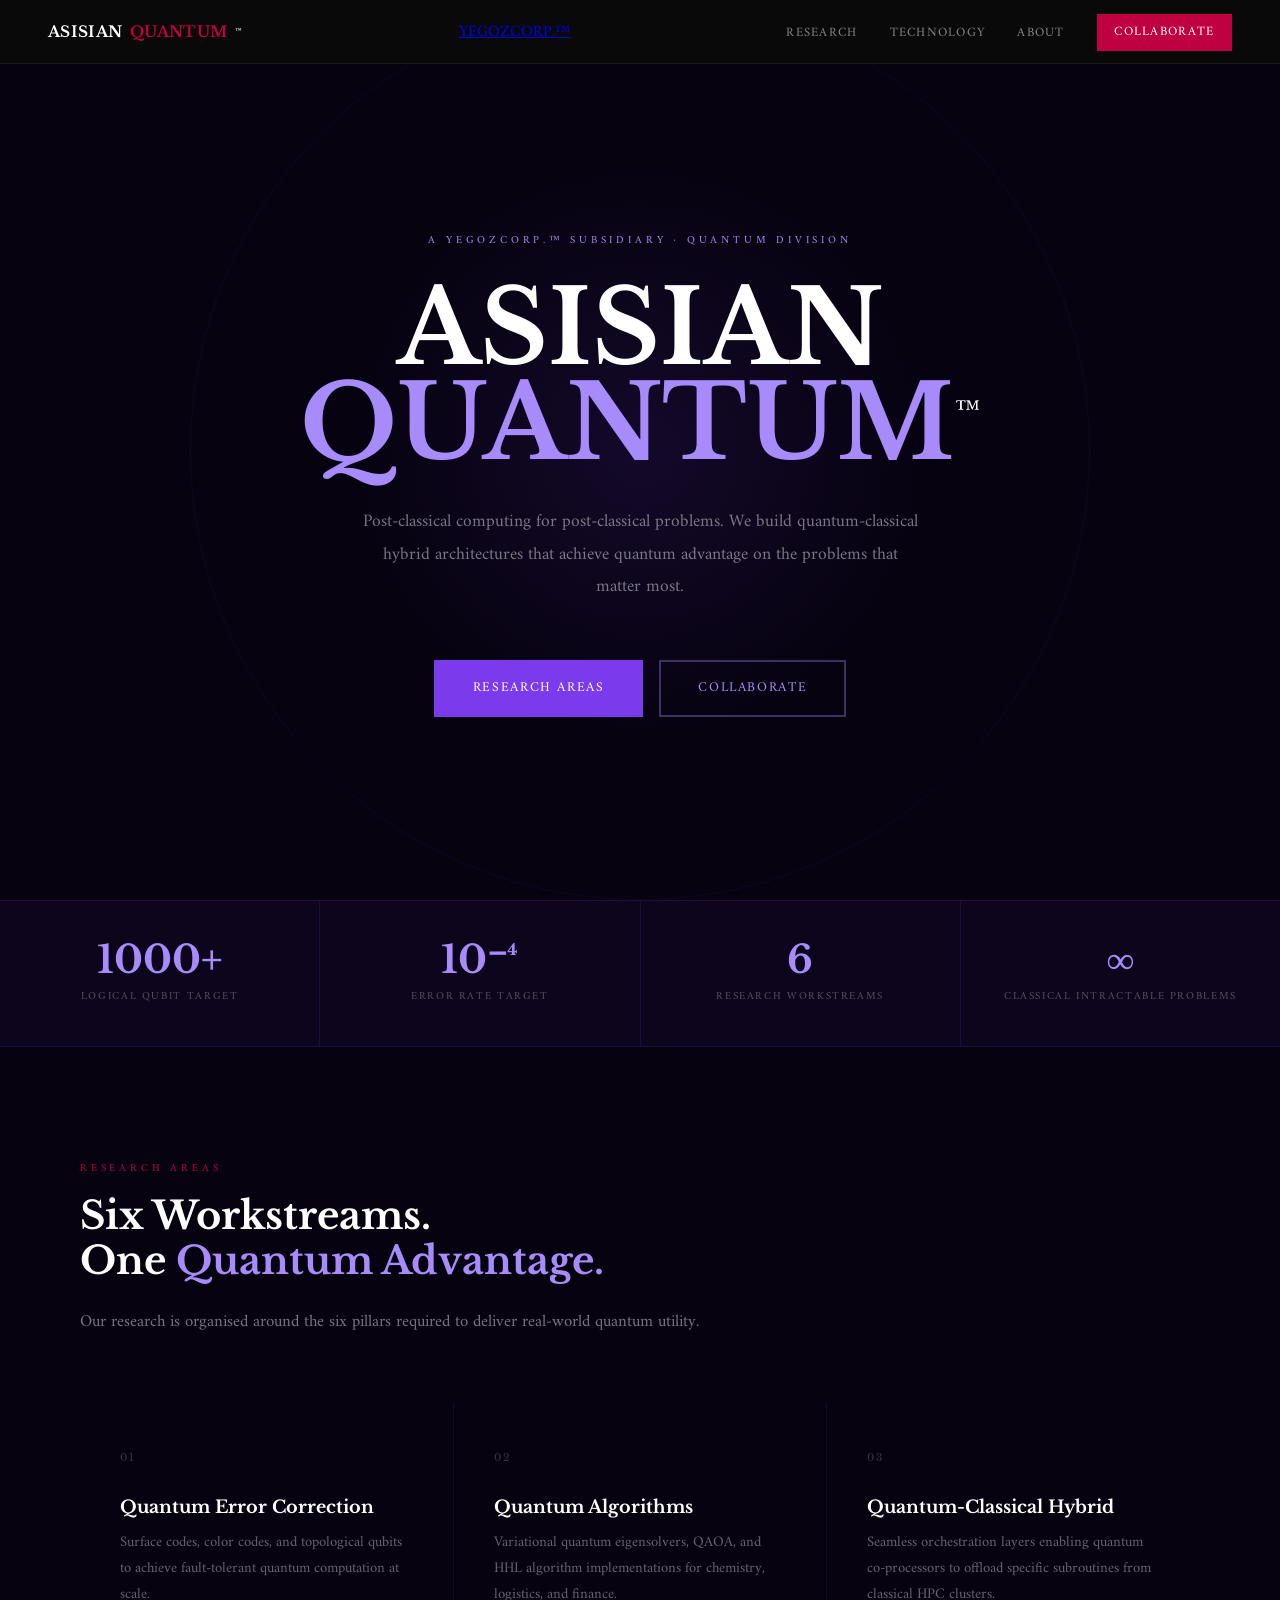
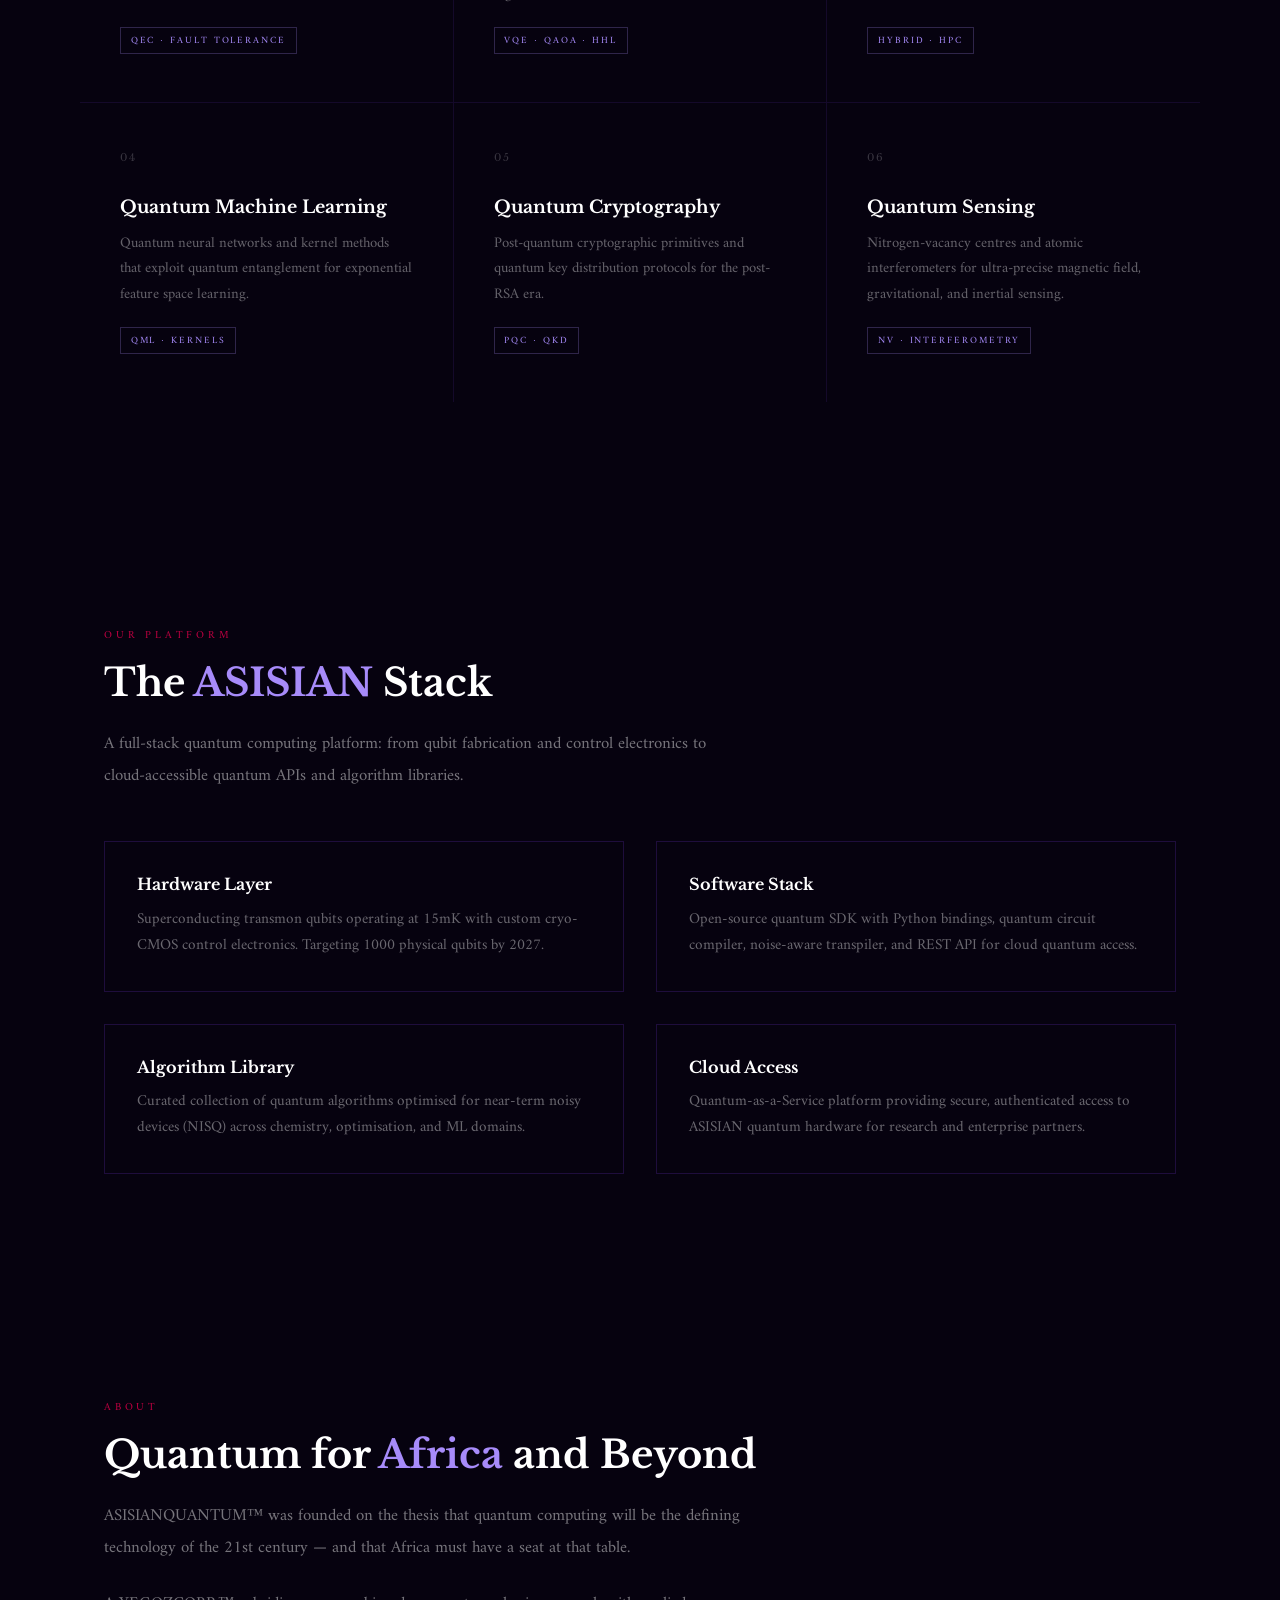
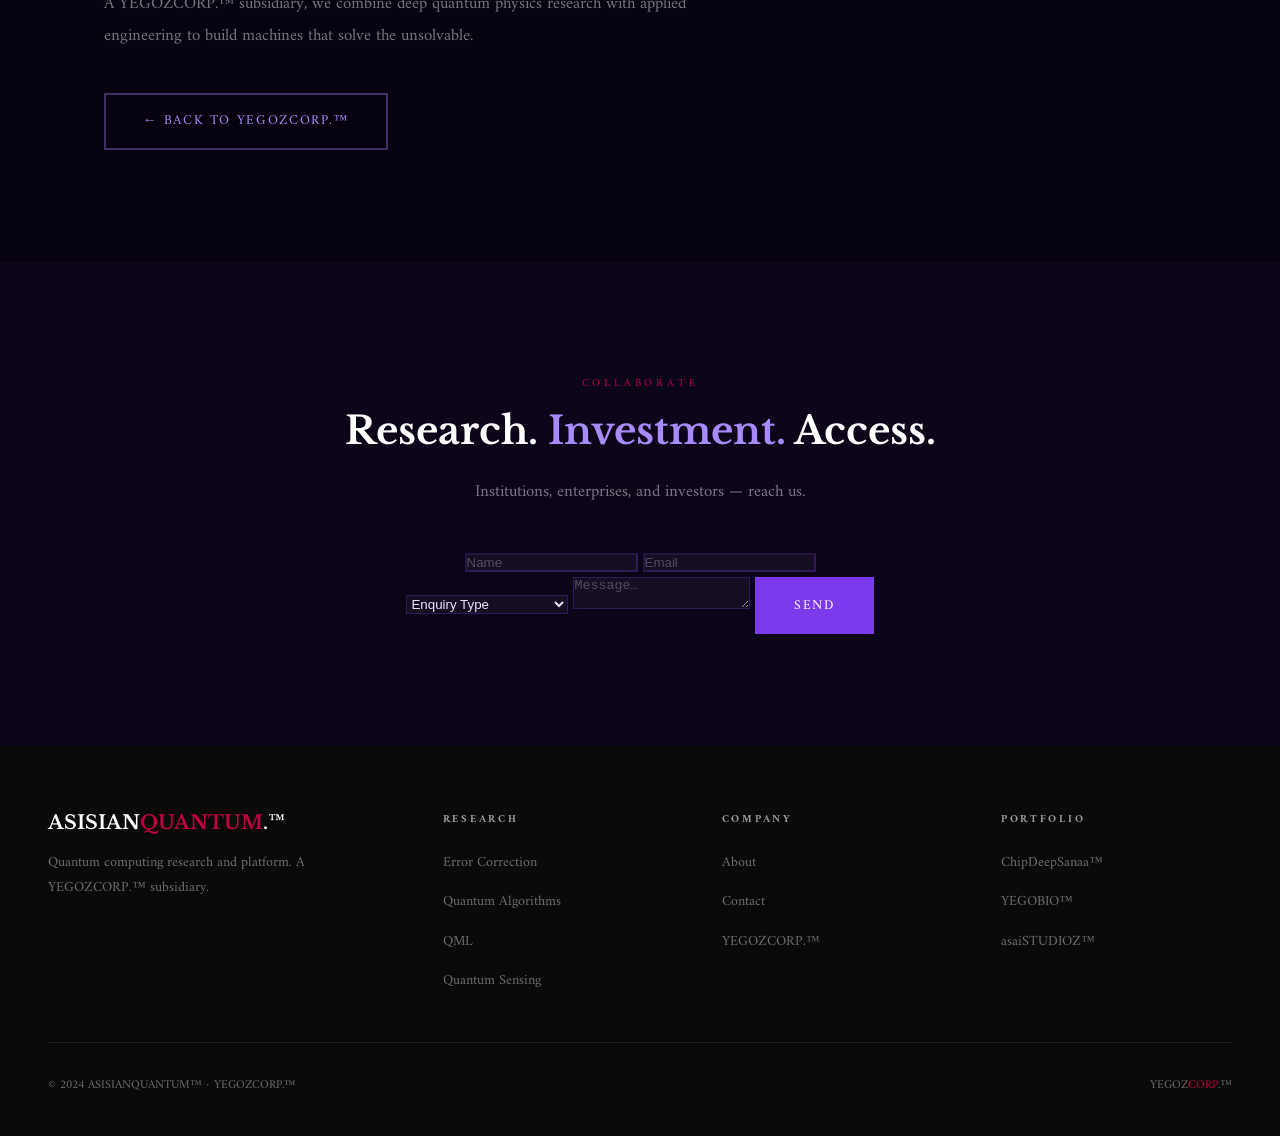
==== subsidiaries/asisianquantum/index.html @ 30dd58df "Initial commit: YEGOZCORP.TM full website with all 6 subsidiaries" ====
<!DOCTYPE html>
<html lang="en">
<head>
<meta charset="UTF-8">
<meta name="viewport" content="width=device-width, initial-scale=1.0">
<title>ASISIANQUANTUM™ — Quantum Computing · A YEGOZCORP Company</title>
<meta name="description" content="ASISIANQUANTUM™ pioneers quantum-classical hybrid computing architectures solving problems beyond any supercomputer. A YEGOZCORP subsidiary.">
<link rel="stylesheet" href="../../css/shared.css">
<style>
:root { --accent: #7c3aed; --accent-light: #a78bfa; --bg: #06020f; }
body { background: var(--bg); color: #e8e0ff; }
.g-nav { background: rgba(6,2,15,0.97); border-bottom-color: rgba(124,58,237,0.15); }
.g-nav-logo { color: #e8e0ff; }
.g-nav-links a { color: rgba(255,255,255,0.45); }

/* HERO */
.hero {
  min-height: 100vh; display: flex; flex-direction: column;
  justify-content: center; align-items: center; text-align: center;
  padding: 9rem 3rem 6rem; position: relative; overflow: hidden;
}
.hero-orb {
  position: absolute; top: 50%; left: 50%; transform: translate(-50%,-50%);
  width: 600px; height: 600px; border-radius: 50%;
  background: radial-gradient(ellipse, rgba(124,58,237,0.12) 0%, transparent 70%);
  pointer-events: none;
  animation: orbPulse 6s ease infinite;
}
.hero-orb2 {
  position: absolute; top: 50%; left: 50%; transform: translate(-50%,-50%);
  width: 900px; height: 900px; border-radius: 50%;
  border: 1px solid rgba(124,58,237,0.08);
  pointer-events: none;
}
@keyframes orbPulse {
  0%, 100% { transform: translate(-50%,-50%) scale(1); opacity: 1; }
  50%       { transform: translate(-50%,-50%) scale(1.08); opacity: 0.7; }
}
.hero-tag {
  font-size: 0.68rem; letter-spacing: 0.35em; text-transform: uppercase;
  color: var(--accent-light); margin-bottom: 2rem; position: relative; z-index: 1;
  animation: fadeUp 0.9s ease both; animation-delay: 0.1s;
}
.hero-title {
  font-family: 'Libre Baskerville', Georgia, serif;
  font-size: clamp(2.8rem, 8vw, 7.5rem); font-weight: 700;
  line-height: 0.92; color: #fff; position: relative; z-index: 1;
  animation: fadeUp 0.9s ease both; animation-delay: 0.28s;
}
.hero-title .p { color: var(--accent-light); }
.hero-title sup { font-size: 0.3em; font-weight: 400; }
.hero-sub {
  font-size: 1.1rem; color: rgba(255,255,255,0.45);
  max-width: 560px; line-height: 1.85; margin: 2.2rem auto 3.5rem;
  position: relative; z-index: 1;
  animation: fadeUp 0.9s ease both; animation-delay: 0.44s;
}
.hero-btns {
  display: flex; gap: 1rem; flex-wrap: wrap; justify-content: center;
  position: relative; z-index: 1;
  animation: fadeUp 0.9s ease both; animation-delay: 0.6s;
}
.btn-purple {
  background: var(--accent); color: #fff;
  padding: 0.9rem 2.3rem; border: 2px solid var(--accent);
  font-family: 'Amiri', serif; font-size: 0.85rem;
  letter-spacing: 0.12em; text-transform: uppercase;
  text-decoration: none; transition: all 0.3s; display: inline-block;
}
.btn-purple:hover { background: transparent; color: var(--accent-light); }
.btn-purple-ghost {
  background: transparent; color: var(--accent-light);
  padding: 0.9rem 2.3rem; border: 2px solid rgba(167,139,250,0.35);
  font-family: 'Amiri', serif; font-size: 0.85rem;
  letter-spacing: 0.12em; text-transform: uppercase;
  text-decoration: none; transition: all 0.3s; display: inline-block;
}
.btn-purple-ghost:hover { background: var(--accent); border-color: var(--accent); color: #fff; }

/* QUBIT ROW */
.qubit-row {
  display: flex; justify-content: center; gap: 0; background: rgba(124,58,237,0.06);
  border-top: 1px solid rgba(124,58,237,0.15); border-bottom: 1px solid rgba(124,58,237,0.15);
}
.qubit-stat {
  flex: 1; padding: 2.5rem 2rem; text-align: center;
  border-right: 1px solid rgba(124,58,237,0.15);
}
.qubit-stat:last-child { border-right: none; }
.qubit-stat .num {
  font-family: 'Libre Baskerville', Georgia, serif;
  font-size: 2.4rem; font-weight: 700; color: var(--accent-light); line-height: 1;
}
.qubit-stat .lbl {
  font-size: 0.68rem; letter-spacing: 0.15em; text-transform: uppercase;
  color: rgba(255,255,255,0.3); margin-top: 0.5rem;
}

/* SECTIONS */
section { padding: 7rem 4rem; max-width: 1200px; margin: 0 auto; }
.wide-section { max-width: 100%; padding: 7rem 5rem; }
.section-title {
  font-family: 'Libre Baskerville', Georgia, serif;
  font-size: clamp(1.8rem, 3vw, 2.8rem); font-weight: 700;
  color: #fff; line-height: 1.15; margin-bottom: 1.5rem;
}
.section-title .p { color: var(--accent-light); }
.body-text { font-size: 1.05rem; line-height: 1.9; color: rgba(255,255,255,0.45); max-width: 640px; }

/* RESEARCH AREAS */
.research-grid {
  display: grid; grid-template-columns: repeat(auto-fit, minmax(280px,1fr));
  gap: 1px; background: rgba(124,58,237,0.12); margin-top: 4rem;
}
.research-card {
  background: var(--bg); padding: 3rem 2.5rem;
  position: relative; transition: background 0.3s;
}
.research-card:hover { background: rgba(124,58,237,0.06); }
.research-card::after {
  content: ''; position: absolute; left: 0; top: 0;
  width: 3px; height: 0; background: var(--accent);
  transition: height 0.4s;
}
.research-card:hover::after { height: 100%; }
.rc-num { font-family: 'Libre Baskerville', Georgia, serif; font-size: 0.65rem; color: rgba(255,255,255,0.2); letter-spacing: 0.2em; margin-bottom: 2rem; display: block; }
.rc-title { font-family: 'Libre Baskerville', Georgia, serif; font-size: 1.1rem; font-weight: 700; color: #fff; margin-bottom: 0.8rem; }
.rc-desc { font-size: 0.92rem; line-height: 1.75; color: rgba(255,255,255,0.38); }
.rc-tag { display: inline-block; margin-top: 1.2rem; font-size: 0.6rem; letter-spacing: 0.2em; text-transform: uppercase; color: var(--accent-light); border: 1px solid rgba(167,139,250,0.25); padding: 0.25rem 0.6rem; }

/* CONTACT */
.contact-wrap { background: rgba(124,58,237,0.05); padding: 7rem 3rem; }
.contact-form input, .contact-form textarea, .contact-form select {
  background: rgba(255,255,255,0.04); border-color: rgba(124,58,237,0.25); color: #e8e0ff;
}
.contact-form input::placeholder, .contact-form textarea::placeholder { color: rgba(255,255,255,0.25); }
.contact-form input:focus, .contact-form textarea:focus, .contact-form select:focus { border-color: var(--accent-light); }
.contact-form select option { background: var(--bg); }

@media(max-width:768px) {
  section { padding: 5rem 1.5rem; }
  .qubit-row { flex-wrap: wrap; }
  .qubit-stat { min-width: 50%; }
}
</style>
</head>
<body>

<nav class="g-nav dark-nav">
  <a href="index.html" class="g-nav-logo">
    ASISIAN<span class="r">QUANTUM</span><sup style="font-size:0.5em">™</sup>
    <a href="../../index.html" class="parent-link">YEGOZCORP.™</a>
  </a>
  <ul class="g-nav-links">
    <li><a href="#research">Research</a></li>
    <li><a href="#technology">Technology</a></li>
    <li><a href="#about">About</a></li>
    <li><a href="#contact" class="nav-cta">Collaborate</a></li>
  </ul>
</nav>

<section class="hero" style="max-width:100%; padding:9rem 3rem 6rem">
  <div class="hero-orb"></div>
  <div class="hero-orb2"></div>
  <p class="hero-tag">A YEGOZCORP.™ Subsidiary · Quantum Division</p>
  <h1 class="hero-title">ASISIAN<br><span class="p">QUANTUM</span><sup>™</sup></h1>
  <p class="hero-sub">Post-classical computing for post-classical problems. We build quantum-classical hybrid architectures that achieve quantum advantage on the problems that matter most.</p>
  <div class="hero-btns">
    <a href="#research" class="btn-purple">Research Areas</a>
    <a href="#contact" class="btn-purple-ghost">Collaborate</a>
  </div>
</section>

<div class="qubit-row">
  <div class="qubit-stat reveal"><div class="num">1000+</div><div class="lbl">Logical Qubit Target</div></div>
  <div class="qubit-stat reveal reveal-d1"><div class="num">10⁻⁴</div><div class="lbl">Error Rate Target</div></div>
  <div class="qubit-stat reveal reveal-d2"><div class="num">6</div><div class="lbl">Research Workstreams</div></div>
  <div class="qubit-stat reveal reveal-d3"><div class="num">∞</div><div class="lbl">Classical Intractable Problems</div></div>
</div>

<section id="research" style="max-width:100%; padding:7rem 5rem">
  <span class="section-label reveal">Research Areas</span>
  <h2 class="section-title reveal">Six Workstreams.<br>One <span class="p">Quantum Advantage.</span></h2>
  <p class="body-text reveal">Our research is organised around the six pillars required to deliver real-world quantum utility.</p>
  <div class="research-grid">
    <div class="research-card reveal"><span class="rc-num">01</span><div class="rc-title">Quantum Error Correction</div><p class="rc-desc">Surface codes, color codes, and topological qubits to achieve fault-tolerant quantum computation at scale.</p><span class="rc-tag">QEC · Fault Tolerance</span></div>
    <div class="research-card reveal reveal-d1"><span class="rc-num">02</span><div class="rc-title">Quantum Algorithms</div><p class="rc-desc">Variational quantum eigensolvers, QAOA, and HHL algorithm implementations for chemistry, logistics, and finance.</p><span class="rc-tag">VQE · QAOA · HHL</span></div>
    <div class="research-card reveal reveal-d2"><span class="rc-num">03</span><div class="rc-title">Quantum-Classical Hybrid</div><p class="rc-desc">Seamless orchestration layers enabling quantum co-processors to offload specific subroutines from classical HPC clusters.</p><span class="rc-tag">Hybrid · HPC</span></div>
    <div class="research-card reveal"><span class="rc-num">04</span><div class="rc-title">Quantum Machine Learning</div><p class="rc-desc">Quantum neural networks and kernel methods that exploit quantum entanglement for exponential feature space learning.</p><span class="rc-tag">QML · Kernels</span></div>
    <div class="research-card reveal reveal-d1"><span class="rc-num">05</span><div class="rc-title">Quantum Cryptography</div><p class="rc-desc">Post-quantum cryptographic primitives and quantum key distribution protocols for the post-RSA era.</p><span class="rc-tag">PQC · QKD</span></div>
    <div class="research-card reveal reveal-d2"><span class="rc-num">06</span><div class="rc-title">Quantum Sensing</div><p class="rc-desc">Nitrogen-vacancy centres and atomic interferometers for ultra-precise magnetic field, gravitational, and inertial sensing.</p><span class="rc-tag">NV · Interferometry</span></div>
  </div>
</section>

<section id="technology">
  <span class="section-label reveal">Our Platform</span>
  <h2 class="section-title reveal">The <span class="p">ASISIAN</span> Stack</h2>
  <p class="body-text reveal" style="margin-bottom:3rem">A full-stack quantum computing platform: from qubit fabrication and control electronics to cloud-accessible quantum APIs and algorithm libraries.</p>
  <div style="display:grid; grid-template-columns:1fr 1fr; gap:2rem">
    <div style="border:1px solid rgba(124,58,237,0.2); padding:2rem" class="reveal">
      <h4 style="font-family:'Libre Baskerville',serif;color:#fff;margin-bottom:0.8rem">Hardware Layer</h4>
      <p style="font-size:0.95rem;color:rgba(255,255,255,0.4);line-height:1.7">Superconducting transmon qubits operating at 15mK with custom cryo-CMOS control electronics. Targeting 1000 physical qubits by 2027.</p>
    </div>
    <div style="border:1px solid rgba(124,58,237,0.2); padding:2rem" class="reveal reveal-d1">
      <h4 style="font-family:'Libre Baskerville',serif;color:#fff;margin-bottom:0.8rem">Software Stack</h4>
      <p style="font-size:0.95rem;color:rgba(255,255,255,0.4);line-height:1.7">Open-source quantum SDK with Python bindings, quantum circuit compiler, noise-aware transpiler, and REST API for cloud quantum access.</p>
    </div>
    <div style="border:1px solid rgba(124,58,237,0.2); padding:2rem" class="reveal reveal-d2">
      <h4 style="font-family:'Libre Baskerville',serif;color:#fff;margin-bottom:0.8rem">Algorithm Library</h4>
      <p style="font-size:0.95rem;color:rgba(255,255,255,0.4);line-height:1.7">Curated collection of quantum algorithms optimised for near-term noisy devices (NISQ) across chemistry, optimisation, and ML domains.</p>
    </div>
    <div style="border:1px solid rgba(124,58,237,0.2); padding:2rem" class="reveal reveal-d3">
      <h4 style="font-family:'Libre Baskerville',serif;color:#fff;margin-bottom:0.8rem">Cloud Access</h4>
      <p style="font-size:0.95rem;color:rgba(255,255,255,0.4);line-height:1.7">Quantum-as-a-Service platform providing secure, authenticated access to ASISIAN quantum hardware for research and enterprise partners.</p>
    </div>
  </div>
</section>

<section id="about">
  <span class="section-label reveal">About</span>
  <h2 class="section-title reveal">Quantum for <span class="p">Africa</span> and Beyond</h2>
  <p class="body-text reveal" style="margin-bottom:1.5rem">ASISIANQUANTUM™ was founded on the thesis that quantum computing will be the defining technology of the 21st century — and that Africa must have a seat at that table.</p>
  <p class="body-text reveal">A YEGOZCORP.™ subsidiary, we combine deep quantum physics research with applied engineering to build machines that solve the unsolvable.</p>
  <div style="margin-top:2.5rem" class="reveal"><a href="../../index.html" class="btn-purple-ghost">← Back to YEGOZCORP.™</a></div>
</section>

<div class="contact-wrap" id="contact">
  <div style="max-width:660px;margin:0 auto;text-align:center">
    <span class="section-label reveal">Collaborate</span>
    <h2 class="section-title reveal" style="text-align:center">Research. <span class="p">Investment.</span> Access.</h2>
    <p class="body-text reveal" style="text-align:center;margin:0 auto 2.5rem">Institutions, enterprises, and investors — reach us.</p>
    <form class="contact-form reveal">
      <div class="form-row">
        <input type="text" placeholder="Name" required>
        <input type="email" placeholder="Email" required>
      </div>
      <select><option value="" disabled selected>Enquiry Type</option><option>Research Collaboration</option><option>Cloud Access</option><option>Investment</option><option>Algorithm Licensing</option><option>General</option></select>
      <textarea placeholder="Message…"></textarea>
      <button type="submit" class="btn-purple">Send</button>
    </form>
  </div>
</div>

<footer class="g-footer">
  <div class="g-footer-top">
    <div class="g-footer-brand"><span class="logo">ASISIAN<span class="r">QUANTUM</span>.™</span><p>Quantum computing research and platform. A YEGOZCORP.™ subsidiary.</p></div>
    <div class="g-footer-col"><h4>Research</h4><ul><li><a href="#">Error Correction</a></li><li><a href="#">Quantum Algorithms</a></li><li><a href="#">QML</a></li><li><a href="#">Quantum Sensing</a></li></ul></div>
    <div class="g-footer-col"><h4>Company</h4><ul><li><a href="#about">About</a></li><li><a href="#contact">Contact</a></li><li><a href="../../index.html">YEGOZCORP.™</a></li></ul></div>
    <div class="g-footer-col"><h4>Portfolio</h4><ul><li><a href="../chipdeepsanaa/index.html">ChipDeepSanaa™</a></li><li><a href="../yegobio/index.html">YEGOBIO™</a></li><li><a href="../asaistudioz/index.html">asaiSTUDIOZ™</a></li></ul></div>
  </div>
  <div class="g-footer-bottom"><span>© 2024 ASISIANQUANTUM™ · YEGOZCORP.™</span><a href="../../index.html">YEGOZ<span style="color:var(--crimson)">CORP</span>.™</a></div>
</footer>
<script src="../../js/main.js"></script>
</body>
</html>
---- css/shared.css ----
/* ═══════════════════════════════════════════
   YEGOZCORP SHARED DESIGN SYSTEM
   Fonts: Libre Baskerville (display) + Amiri (body)
   ═══════════════════════════════════════════ */

@import url('https://fonts.googleapis.com/css2?family=Amiri:ital,wght@0,400;0,700;1,400&family=Libre+Baskerville:ital,wght@0,400;0,700;1,400&display=swap');

:root {
  --black:      #0a0a0a;
  --crimson:    #bf0041;
  --gray:       #666666;
  --light-gray: #9a9a9a;
  --paper:      #fafaf8;
  --paper-dark: #f2f1ed;
  --white:      #ffffff;
}

* { margin: 0; padding: 0; box-sizing: border-box; }
html { scroll-behavior: smooth; }

body {
  background: var(--paper);
  color: var(--black);
  font-family: 'Amiri', Georgia, serif;
  overflow-x: hidden;
}

/* ── GLOBAL NAV ── */
.g-nav {
  position: fixed; top: 0; left: 0; right: 0; z-index: 500;
  display: flex; justify-content: space-between; align-items: center;
  padding: 1.1rem 3rem;
  background: rgba(250,250,248,0.96);
  backdrop-filter: blur(12px);
  border-bottom: 1px solid rgba(0,0,0,0.07);
  transition: all 0.3s;
}
.g-nav.dark-nav {
  background: rgba(10,10,10,0.96);
  border-bottom-color: rgba(255,255,255,0.07);
}
.g-nav-logo {
  font-family: 'Libre Baskerville', Georgia, serif;
  font-size: 0.95rem; font-weight: 700; letter-spacing: 0.02em;
  color: var(--black); text-decoration: none;
  display: flex; align-items: center; gap: 0.5rem;
}
.g-nav.dark-nav .g-nav-logo { color: var(--white); }
.g-nav-logo .r { color: var(--crimson); }
.g-nav-logo .parent-link {
  font-size: 0.62rem; letter-spacing: 0.15em; text-transform: uppercase;
  color: var(--light-gray); font-weight: 400; border-left: 1px solid rgba(0,0,0,0.2);
  padding-left: 0.6rem; margin-left: 0.2rem; text-decoration: none;
  transition: color 0.3s;
}
.g-nav.dark-nav .g-nav-logo .parent-link { border-color: rgba(255,255,255,0.15); }
.g-nav-logo .parent-link:hover { color: var(--crimson); }
.g-nav-links { display: flex; gap: 2rem; list-style: none; align-items: center; }
.g-nav-links a {
  font-family: 'Amiri', serif; font-size: 0.8rem;
  letter-spacing: 0.1em; text-transform: uppercase;
  color: var(--gray); text-decoration: none; transition: color 0.3s;
}
.g-nav.dark-nav .g-nav-links a { color: rgba(255,255,255,0.5); }
.g-nav-links a:hover { color: var(--crimson); }
.g-nav-links .nav-cta {
  background: var(--crimson); color: var(--white) !important;
  padding: 0.45rem 1.1rem; transition: opacity 0.3s !important;
}
.g-nav-links .nav-cta:hover { opacity: 0.85; }

/* ── FOOTER ── */
.g-footer {
  background: var(--black); color: rgba(255,255,255,0.4);
  padding: 4rem 3rem 2.5rem;
}
.g-footer-top {
  display: grid; grid-template-columns: 1.5fr 1fr 1fr 1fr;
  gap: 3rem; padding-bottom: 3rem;
  border-bottom: 1px solid rgba(255,255,255,0.08);
  margin-bottom: 2rem;
}
.g-footer-brand .logo {
  font-family: 'Libre Baskerville', Georgia, serif;
  font-size: 1.2rem; font-weight: 700; color: var(--white); margin-bottom: 1rem;
  display: block;
}
.g-footer-brand .logo .r { color: var(--crimson); }
.g-footer-brand p { font-size: 0.88rem; line-height: 1.8; }
.g-footer-col h4 {
  font-family: 'Amiri', serif; font-size: 0.68rem;
  letter-spacing: 0.25em; text-transform: uppercase;
  color: rgba(255,255,255,0.6); margin-bottom: 1.2rem;
}
.g-footer-col ul { list-style: none; display: flex; flex-direction: column; gap: 0.7rem; }
.g-footer-col ul a {
  font-size: 0.88rem; color: rgba(255,255,255,0.4);
  text-decoration: none; transition: color 0.3s;
}
.g-footer-col ul a:hover { color: var(--crimson); }
.g-footer-bottom {
  display: flex; justify-content: space-between; align-items: center; flex-wrap: wrap; gap: 1rem;
  font-size: 0.75rem;
}
.g-footer-bottom a { color: rgba(255,255,255,0.4); text-decoration: none; }
.g-footer-bottom a:hover { color: var(--crimson); }

/* ── BUTTONS ── */
.btn { display: inline-block; text-decoration: none; cursor: pointer; border: none; }
.btn-dark {
  background: var(--black); color: var(--paper);
  padding: 0.9rem 2.3rem; border: 2px solid var(--black);
  font-family: 'Amiri', serif; font-size: 0.85rem;
  letter-spacing: 0.12em; text-transform: uppercase; transition: all 0.3s;
}
.btn-dark:hover { background: var(--crimson); border-color: var(--crimson); }
.btn-ghost {
  background: transparent; color: var(--black);
  padding: 0.9rem 2.3rem; border: 2px solid var(--black);
  font-family: 'Amiri', serif; font-size: 0.85rem;
  letter-spacing: 0.12em; text-transform: uppercase; transition: all 0.3s;
}
.btn-ghost:hover { background: var(--black); color: var(--paper); }
.btn-crimson {
  background: var(--crimson); color: var(--white);
  padding: 0.9rem 2.3rem; border: 2px solid var(--crimson);
  font-family: 'Amiri', serif; font-size: 0.85rem;
  letter-spacing: 0.12em; text-transform: uppercase; transition: all 0.3s;
}
.btn-crimson:hover { background: transparent; color: var(--crimson); }
.btn-white {
  background: var(--white); color: var(--black);
  padding: 0.9rem 2.3rem; border: 2px solid var(--white);
  font-family: 'Amiri', serif; font-size: 0.85rem;
  letter-spacing: 0.12em; text-transform: uppercase; transition: all 0.3s;
}
.btn-white:hover { background: transparent; color: var(--white); }
.btn-ghost-white {
  background: transparent; color: var(--white);
  padding: 0.9rem 2.3rem; border: 2px solid rgba(255,255,255,0.4);
  font-family: 'Amiri', serif; font-size: 0.85rem;
  letter-spacing: 0.12em; text-transform: uppercase; transition: all 0.3s;
}
.btn-ghost-white:hover { background: var(--white); color: var(--black); }

/* ── SECTION UTILS ── */
.section-label {
  display: block; font-size: 0.68rem; letter-spacing: 0.35em;
  text-transform: uppercase; color: var(--crimson); margin-bottom: 1rem;
}
.hr { width: 100%; height: 1px; background: rgba(0,0,0,0.1); }

/* ── REVEAL ANIMATION ── */
@keyframes fadeUp {
  from { opacity: 0; transform: translateY(30px); }
  to   { opacity: 1; transform: translateY(0); }
}
.reveal {
  opacity: 0; transform: translateY(22px);
  transition: opacity 0.8s ease, transform 0.8s ease;
}
.reveal.visible { opacity: 1; transform: translateY(0); }
.reveal-d1 { transition-delay: 0.1s; }
.reveal-d2 { transition-delay: 0.2s; }
.reveal-d3 { transition-delay: 0.3s; }

/* ── TICKER ── */
.ticker { background: var(--black); padding: 1.1rem 0; overflow: hidden; }
.ticker-track {
  display: flex; gap: 3rem;
  animation: tickerRoll 40s linear infinite; white-space: nowrap; width: max-content;
}
.ticker-item {
  font-family: 'Libre Baskerville', Georgia, serif;
  font-size: 0.7rem; letter-spacing: 0.2em; text-transform: uppercase;
  color: rgba(255,255,255,0.3);
}
.ticker-item .r { color: var(--crimson); }
@keyframes tickerRoll {
  from { transform: translateX(0); }
  to   { transform: translateX(-50%); }
}

/* ── RESPONSIVE ── */
@media (max-width: 900px) {
  .g-footer-top { grid-template-columns: 1fr 1fr; }
}
@media (max-width: 768px) {
  .g-nav { padding: 1rem 1.5rem; }
  .g-nav-links { display: none; }
  .g-footer-top { grid-template-columns: 1fr; gap: 2rem; }
  .g-footer-bottom { flex-direction: column; text-align: center; }
}
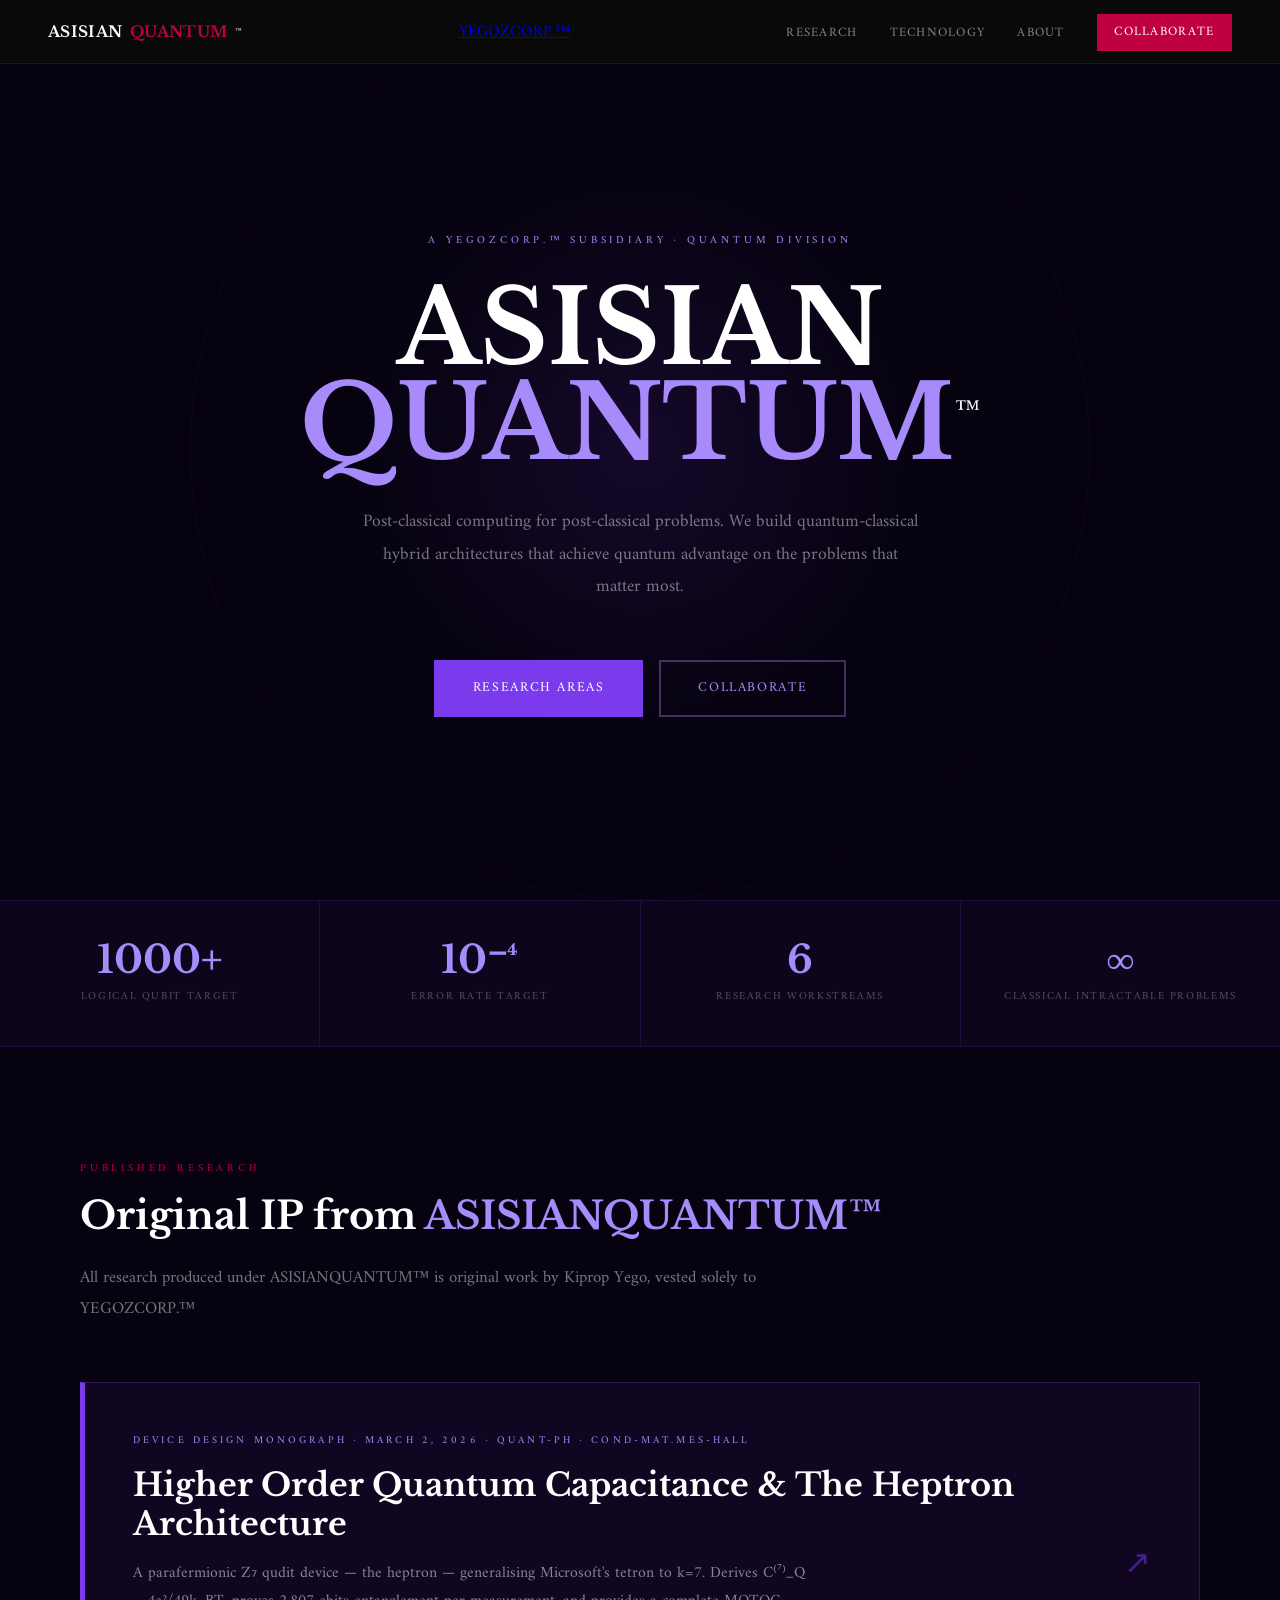
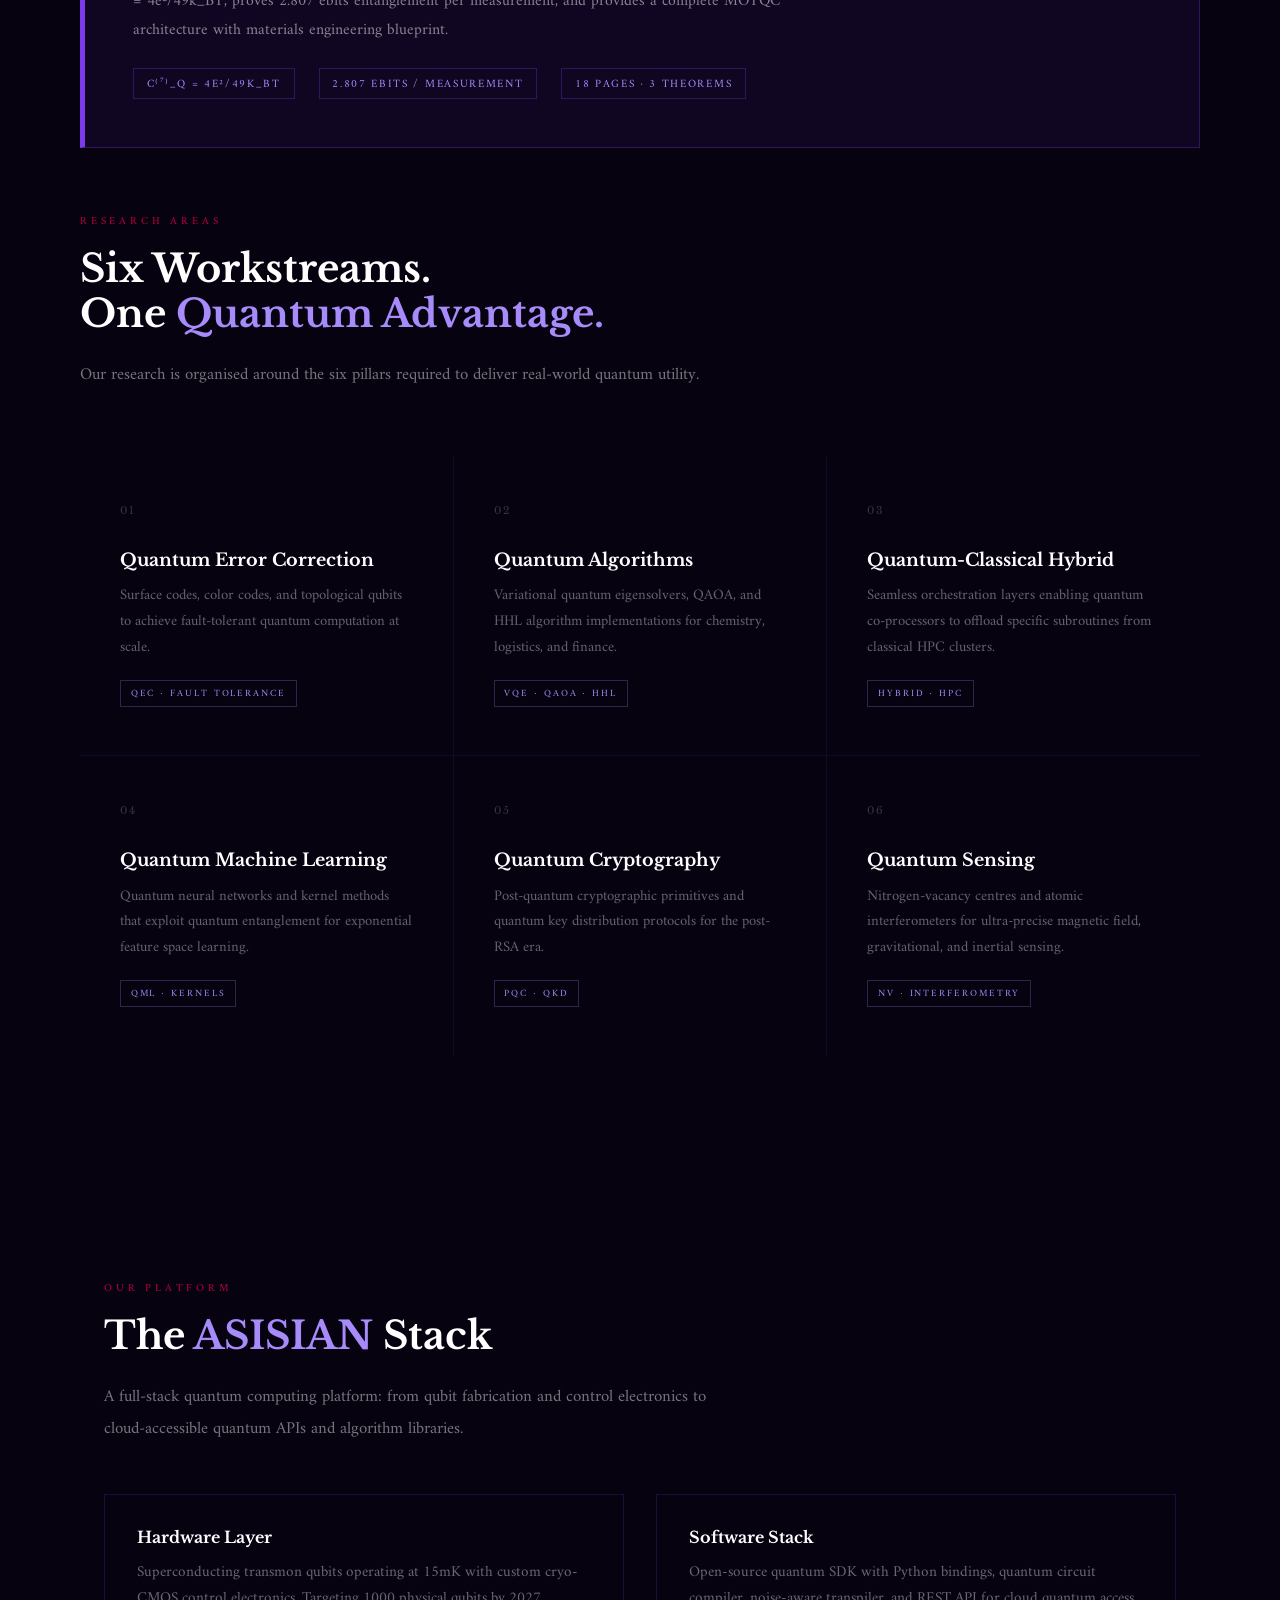
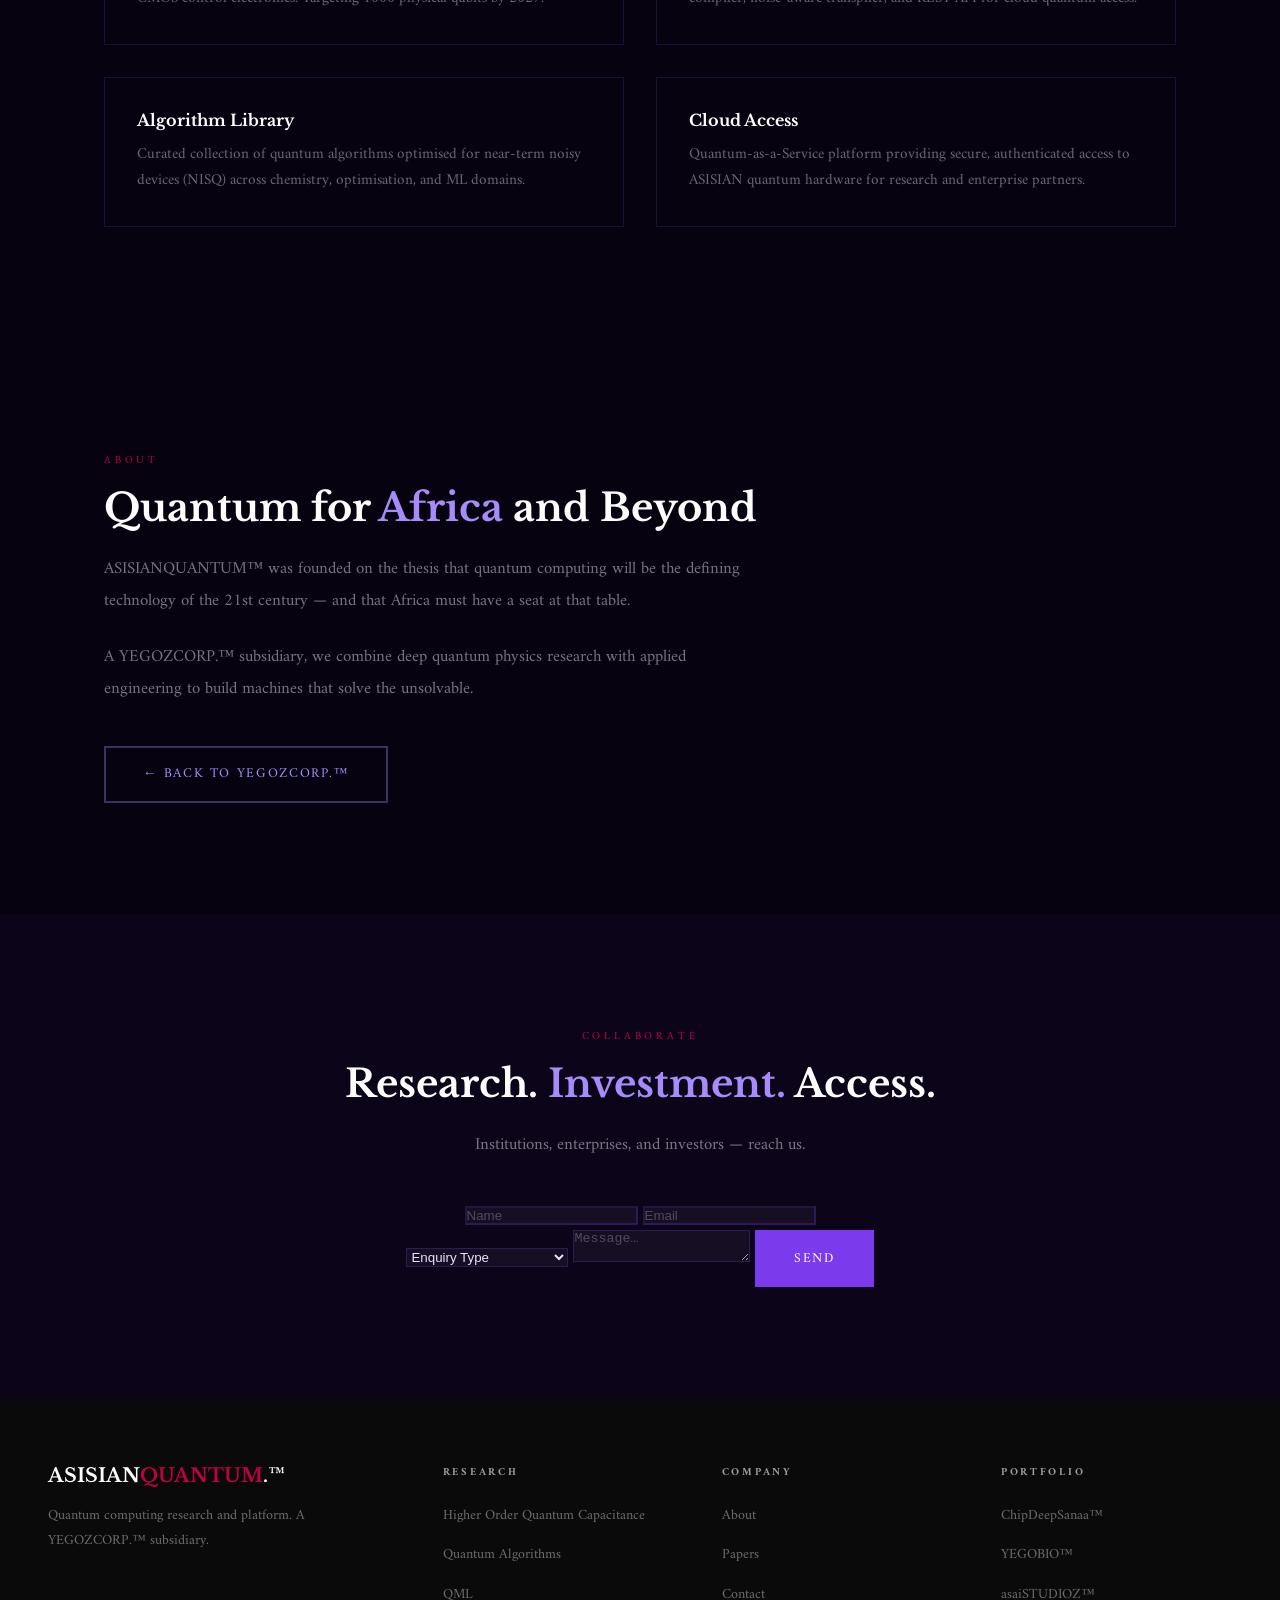
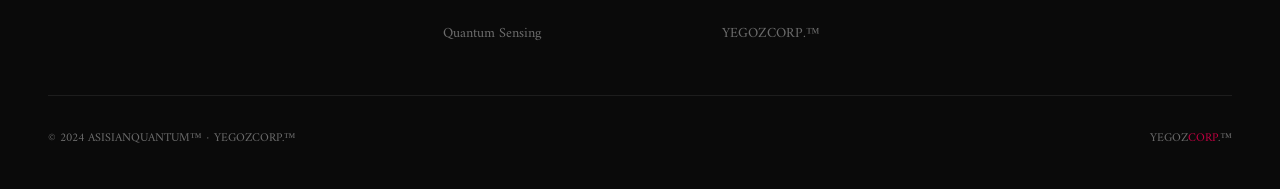
==== commit df6c5116: "Fix navigation: wire research pages to all sites" ====
--- a/subsidiaries/asisianquantum/index.html
+++ b/subsidiaries/asisianquantum/index.html
@@ -179,6 +179,27 @@
 </div>
 
 <section id="research" style="max-width:100%; padding:7rem 5rem">
+  <span class="section-label reveal">Published Research</span>
+  <h2 class="section-title reveal">Original IP from <span class="p">ASISIANQUANTUM™</span></h2>
+  <p class="body-text reveal" style="max-width:700px;margin-bottom:3.5rem">All research produced under ASISIANQUANTUM™ is original work by Kiprop Yego, vested solely to YEGOZCORP.™</p>
+
+  <a href="research.html" style="display:block;text-decoration:none;max-width:100%;margin-bottom:4rem" class="reveal">
+    <div style="background:rgba(124,58,237,0.08);border:1px solid rgba(124,58,237,0.3);border-left:5px solid #7c3aed;padding:3rem;display:grid;grid-template-columns:1fr auto;gap:2rem;align-items:center;transition:background 0.3s"
+         onmouseover="this.style.background='rgba(124,58,237,0.15)'" onmouseout="this.style.background='rgba(124,58,237,0.08)'">
+      <div>
+        <span style="font-size:0.65rem;letter-spacing:0.3em;text-transform:uppercase;color:#a78bfa;display:block;margin-bottom:1rem">Device Design Monograph · March 2, 2026 · quant-ph · cond-mat.mes-hall</span>
+        <h3 style="font-family:'Libre Baskerville',Georgia,serif;font-size:clamp(1.3rem,2.5vw,2rem);font-weight:700;color:#fff;margin-bottom:1rem;line-height:1.2">Higher Order Quantum Capacitance &amp; The Heptron Architecture</h3>
+        <p style="font-size:0.98rem;color:rgba(255,255,255,0.5);line-height:1.8;max-width:680px">A parafermionic Z₇ qudit device — the heptron — generalising Microsoft's tetron to k=7. Derives C⁽⁷⁾_Q = 4e²/49k_BT, proves 2.807 ebits entanglement per measurement, and provides a complete MOTQC architecture with materials engineering blueprint.</p>
+        <div style="display:flex;gap:1.5rem;margin-top:1.5rem;flex-wrap:wrap">
+          <span style="font-size:0.7rem;letter-spacing:0.15em;text-transform:uppercase;color:#a78bfa;border:1px solid rgba(124,58,237,0.3);padding:0.3rem 0.8rem">C⁽⁷⁾_Q = 4e²/49k_BT</span>
+          <span style="font-size:0.7rem;letter-spacing:0.15em;text-transform:uppercase;color:#a78bfa;border:1px solid rgba(124,58,237,0.3);padding:0.3rem 0.8rem">2.807 ebits / measurement</span>
+          <span style="font-size:0.7rem;letter-spacing:0.15em;text-transform:uppercase;color:#a78bfa;border:1px solid rgba(124,58,237,0.3);padding:0.3rem 0.8rem">18 pages · 3 theorems</span>
+        </div>
+      </div>
+      <div style="font-size:2rem;color:rgba(124,58,237,0.5);flex-shrink:0">↗</div>
+    </div>
+  </a>
+
   <span class="section-label reveal">Research Areas</span>
   <h2 class="section-title reveal">Six Workstreams.<br>One <span class="p">Quantum Advantage.</span></h2>
   <p class="body-text reveal">Our research is organised around the six pillars required to deliver real-world quantum utility.</p>
@@ -244,8 +265,8 @@
 <footer class="g-footer">
   <div class="g-footer-top">
     <div class="g-footer-brand"><span class="logo">ASISIAN<span class="r">QUANTUM</span>.™</span><p>Quantum computing research and platform. A YEGOZCORP.™ subsidiary.</p></div>
-    <div class="g-footer-col"><h4>Research</h4><ul><li><a href="#">Error Correction</a></li><li><a href="#">Quantum Algorithms</a></li><li><a href="#">QML</a></li><li><a href="#">Quantum Sensing</a></li></ul></div>
-    <div class="g-footer-col"><h4>Company</h4><ul><li><a href="#about">About</a></li><li><a href="#contact">Contact</a></li><li><a href="../../index.html">YEGOZCORP.™</a></li></ul></div>
+    <div class="g-footer-col"><h4>Research</h4><ul><li><a href="research.html">Higher Order Quantum Capacitance</a></li><li><a href="#">Quantum Algorithms</a></li><li><a href="#">QML</a></li><li><a href="#">Quantum Sensing</a></li></ul></div>
+    <div class="g-footer-col"><h4>Company</h4><ul><li><a href="#about">About</a></li><li><a href="#research">Papers</a></li><li><a href="#contact">Contact</a></li><li><a href="../../index.html">YEGOZCORP.™</a></li></ul></div>
     <div class="g-footer-col"><h4>Portfolio</h4><ul><li><a href="../chipdeepsanaa/index.html">ChipDeepSanaa™</a></li><li><a href="../yegobio/index.html">YEGOBIO™</a></li><li><a href="../asaistudioz/index.html">asaiSTUDIOZ™</a></li></ul></div>
   </div>
   <div class="g-footer-bottom"><span>© 2024 ASISIANQUANTUM™ · YEGOZCORP.™</span><a href="../../index.html">YEGOZ<span style="color:var(--crimson)">CORP</span>.™</a></div>
